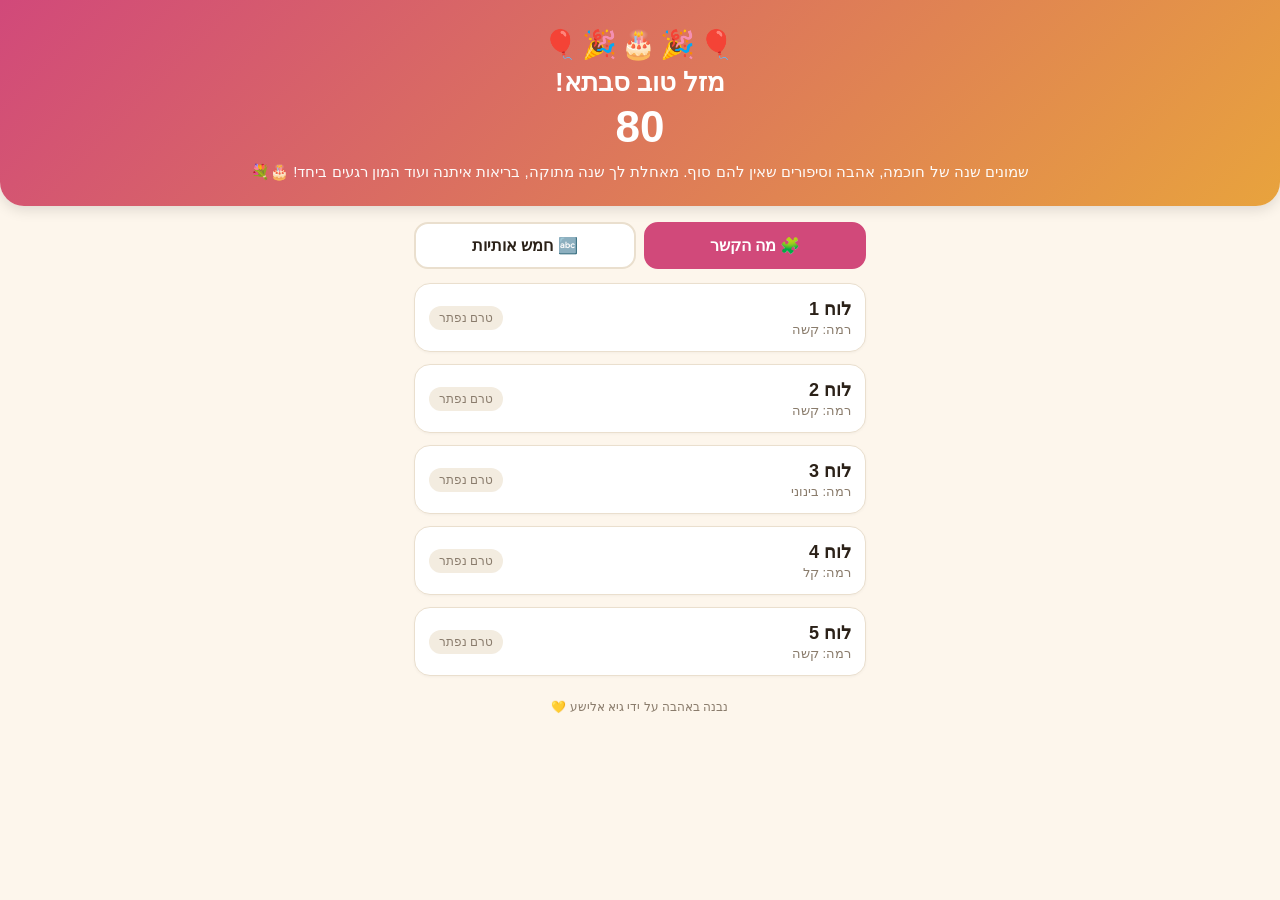
==== savta/index.html @ 9e90d19e "Add files via upload" ====
<!DOCTYPE html>
<html lang="he" dir="rtl">
<head>
  <meta charset="UTF-8" />
  <meta name="viewport" content="width=device-width, initial-scale=1, maximum-scale=1, user-scalable=no" />
  <title>מזל טוב לסבתא! 🎉</title>
  <link rel="stylesheet" href="../shared/styles.css" />
</head>
<body>
  <div class="hero">
    <div class="balloons">🎈🎉🎂🎉🎈</div>
    <h1>מזל טוב <span id="hero-name"></span>!</h1>
    <div class="age"><span id="hero-age"></span></div>
    <div class="msg" id="hero-msg"></div>
  </div>

  <div class="tabbar">
    <button class="tabbtn active" data-tab="connections">🧩 מה הקשר</button>
    <button class="tabbtn" data-tab="wordle">🔤 חמש אותיות</button>
  </div>

  <div class="wrap">
    <div class="tabpanel active" id="panel-connections">
      <div id="connections-list-view">
        <div id="connections-list"></div>
      </div>
      <div id="connections-board-view" style="display:none"></div>
    </div>

    <div class="tabpanel" id="panel-wordle">
      <div id="wordle-list-view">
        <div id="wordle-list"></div>
      </div>
      <div id="wordle-board-view" style="display:none"></div>
    </div>

    <footer class="credit">נבנה באהבה על ידי גיא אלישע 💛</footer>
  </div>

  <script src="data.js"></script>
  <script src="../shared/app.js"></script>
</body>
</html>
---- shared/styles.css ----
:root {
  --bg: #fdf6ec;
  --card: #ffffff;
  --ink: #2b2118;
  --muted: #8a7c6c;
  --accent: #d1497a;
  --accent-2: #e8a33d;
  --border: #eadfce;
  --green: #4caf6d;
  --green-ink: #ffffff;
  --yellow: #e8c547;
  --yellow-ink: #3a2e08;
  --orange: #ef8c3c;
  --orange-ink: #ffffff;
  --red: #e35b5b;
  --red-ink: #ffffff;
  --tile-empty: #f3ece0;
  --tile-border: #d8cbb4;
  --key-bg: #e9dfcd;
  --key-ink: #2b2118;
}

* { box-sizing: border-box; }

html, body {
  margin: 0;
  padding: 0;
  background: var(--bg);
  color: var(--ink);
  font-family: "Segoe UI", "Arial Hebrew", Arial, sans-serif;
  -webkit-tap-highlight-color: transparent;
}

body {
  min-height: 100vh;
  padding-bottom: 40px;
}

.wrap {
  max-width: 480px;
  margin: 0 auto;
  padding: 0 14px;
}

/* Hero */
.hero {
  background: linear-gradient(135deg, var(--accent), var(--accent-2));
  color: #fff;
  padding: 28px 18px 22px;
  border-radius: 0 0 24px 24px;
  text-align: center;
  box-shadow: 0 4px 14px rgba(0,0,0,0.12);
}

.hero .balloons { font-size: 28px; margin-bottom: 6px; letter-spacing: 4px; }
.hero h1 { margin: 0 0 4px; font-size: 26px; }
.hero .age { font-size: 44px; font-weight: 800; margin: 4px 0; }
.hero .msg { font-size: 15px; line-height: 1.6; opacity: 0.97; margin-top: 8px; }

/* Tabs */
.tabbar {
  display: flex;
  gap: 8px;
  margin: 16px auto 0;
  max-width: 480px;
  padding: 0 14px;
}

.tabbtn {
  flex: 1;
  padding: 12px 8px;
  border-radius: 14px;
  border: 2px solid var(--border);
  background: var(--card);
  color: var(--ink);
  font-size: 16px;
  font-weight: 700;
  cursor: pointer;
}

.tabbtn.active {
  background: var(--accent);
  border-color: var(--accent);
  color: #fff;
}

.tabpanel { display: none; padding-top: 14px; }
.tabpanel.active { display: block; }

/* Cards / lists */
.card {
  background: var(--card);
  border: 1px solid var(--border);
  border-radius: 16px;
  padding: 14px;
  margin-bottom: 12px;
  box-shadow: 0 1px 3px rgba(0,0,0,0.04);
}

.card-list-item {
  display: flex;
  align-items: center;
  justify-content: space-between;
  gap: 10px;
  cursor: pointer;
}

.card-list-item .title { font-size: 18px; font-weight: 700; }
.card-list-item .sub { font-size: 13px; color: var(--muted); margin-top: 2px; }
.status-pill {
  font-size: 12px;
  padding: 5px 10px;
  border-radius: 999px;
  background: var(--tile-empty);
  color: var(--muted);
  white-space: nowrap;
}
.status-pill.solved { background: var(--green); color: var(--green-ink); }
.status-pill.failed { background: var(--red); color: var(--red-ink); }

.empty-note {
  text-align: center;
  color: var(--muted);
  padding: 30px 10px;
  font-size: 15px;
  line-height: 1.7;
}

/* Board header (Haaretz-style credit line) */
.board-head {
  text-align: center;
  margin-bottom: 12px;
}
.board-head .back {
  background: none;
  border: none;
  color: var(--accent);
  font-size: 15px;
  font-weight: 700;
  cursor: pointer;
  padding: 6px 0;
}
.board-head .credit { font-size: 13px; color: var(--muted); margin-top: 4px; }
.board-head .level { font-size: 14px; font-weight: 700; margin-top: 2px; }
.board-head .tries { font-size: 14px; margin-top: 6px; font-weight: 600; }

/* Connections grid */
.conn-grid {
  display: grid;
  grid-template-columns: repeat(4, 1fr);
  gap: 8px;
  margin: 14px 0;
}

.conn-tile {
  aspect-ratio: 1.15 / 1;
  display: flex;
  align-items: center;
  justify-content: center;
  text-align: center;
  padding: 4px;
  border-radius: 12px;
  border: 2px solid var(--border);
  background: var(--card);
  font-size: 13px;
  font-weight: 700;
  line-height: 1.2;
  cursor: pointer;
  user-select: none;
}

.conn-tile.selected {
  background: var(--ink);
  color: #fff;
  border-color: var(--ink);
}

.conn-tile.solved-1 { background: var(--green); color: var(--green-ink); border-color: var(--green); cursor: default; }
.conn-tile.solved-2 { background: var(--yellow); color: var(--yellow-ink); border-color: var(--yellow); cursor: default; }
.conn-tile.solved-3 { background: var(--orange); color: var(--orange-ink); border-color: var(--orange); cursor: default; }
.conn-tile.solved-4 { background: var(--red); color: var(--red-ink); border-color: var(--red); cursor: default; }

.solved-row {
  display: grid;
  grid-template-columns: repeat(4, 1fr);
  gap: 8px;
  border-radius: 12px;
  padding: 10px 6px;
  margin-bottom: 8px;
  text-align: center;
}
.solved-row .cat-title {
  grid-column: 1 / -1;
  font-size: 12px;
  font-weight: 800;
  margin-bottom: 4px;
  opacity: 0.85;
}
.solved-row.g1 { background: var(--green); color: var(--green-ink); }
.solved-row.g2 { background: var(--yellow); color: var(--yellow-ink); }
.solved-row.g3 { background: var(--orange); color: var(--orange-ink); }
.solved-row.g4 { background: var(--red); color: var(--red-ink); }
.solved-row .word { font-size: 13px; font-weight: 700; }

.msg-banner {
  text-align: center;
  font-weight: 700;
  padding: 8px;
  margin-bottom: 6px;
  min-height: 20px;
  color: var(--accent);
}

.btn-row {
  display: flex;
  gap: 8px;
  margin-top: 12px;
}

button.action {
  flex: 1;
  padding: 12px;
  border-radius: 12px;
  border: none;
  font-size: 15px;
  font-weight: 700;
  cursor: pointer;
}
.action.primary { background: var(--accent); color: #fff; }
.action.secondary { background: var(--tile-empty); color: var(--ink); }
.action.primary:disabled { opacity: 0.4; cursor: not-allowed; }

/* Wordle */
.wordle-grid {
  display: flex;
  flex-direction: column;
  gap: 6px;
  margin: 16px auto;
  max-width: 320px;
}
.wordle-row {
  display: flex;
  flex-direction: row;
  gap: 6px;
  justify-content: center;
}
.wordle-tile {
  width: 56px;
  height: 56px;
  border: 2px solid var(--tile-border);
  background: var(--tile-empty);
  border-radius: 8px;
  display: flex;
  align-items: center;
  justify-content: center;
  font-size: 26px;
  font-weight: 800;
}
.wordle-tile.filled { border-color: #b7a98a; }
.wordle-tile.correct { background: var(--green); border-color: var(--green); color: var(--green-ink); }
.wordle-tile.present { background: var(--yellow); border-color: var(--yellow); color: var(--yellow-ink); }
.wordle-tile.absent { background: #9b9b9b; border-color: #9b9b9b; color: #fff; }

.keyboard {
  display: flex;
  flex-direction: column;
  gap: 6px;
  align-items: center;
  margin-top: 16px;
}
.kb-row { display: flex; flex-direction: row-reverse; gap: 5px; }
.key {
  min-width: 30px;
  height: 44px;
  padding: 0 6px;
  border-radius: 6px;
  border: none;
  background: var(--key-bg);
  color: var(--key-ink);
  font-size: 15px;
  font-weight: 700;
  cursor: pointer;
}
.key.wide { min-width: 52px; font-size: 12px; }
.key.correct { background: var(--green); color: var(--green-ink); }
.key.present { background: var(--yellow); color: var(--yellow-ink); }
.key.absent { background: #9b9b9b; color: #fff; }

footer.credit {
  text-align: center;
  color: var(--muted);
  font-size: 12px;
  margin-top: 24px;
}
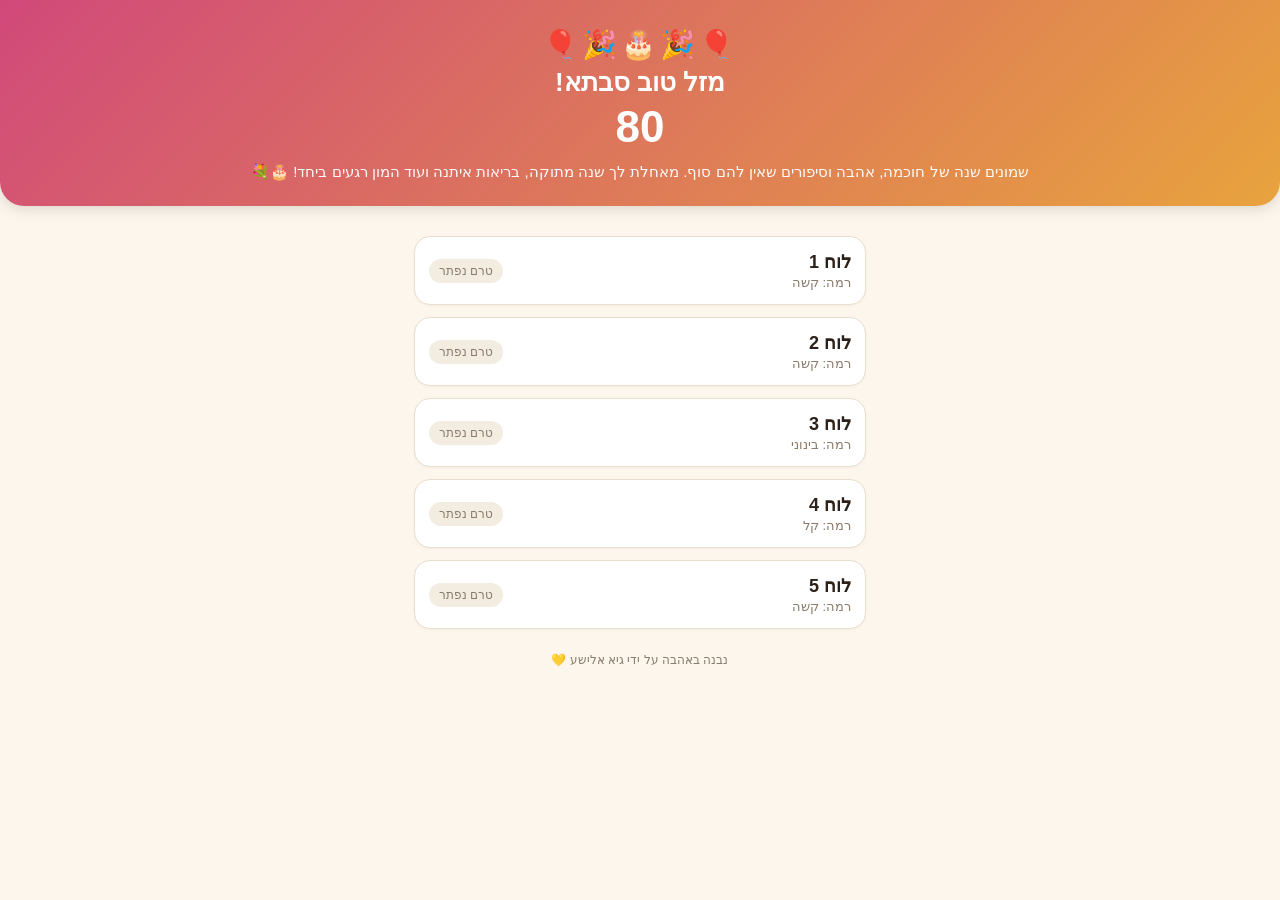
==== commit bc866eba: "Add files via upload" ====
--- a/savta/index.html
+++ b/savta/index.html
@@ -14,24 +14,12 @@
     <div class="msg" id="hero-msg"></div>
   </div>
 
-  <div class="tabbar">
-    <button class="tabbtn active" data-tab="connections">🧩 מה הקשר</button>
-    <button class="tabbtn" data-tab="wordle">🔤 חמש אותיות</button>
-  </div>
-
-  <div class="wrap">
+  <div class="wrap" style="margin-top:16px">
     <div class="tabpanel active" id="panel-connections">
       <div id="connections-list-view">
         <div id="connections-list"></div>
       </div>
       <div id="connections-board-view" style="display:none"></div>
-    </div>
-
-    <div class="tabpanel" id="panel-wordle">
-      <div id="wordle-list-view">
-        <div id="wordle-list"></div>
-      </div>
-      <div id="wordle-board-view" style="display:none"></div>
     </div>
 
     <footer class="credit">נבנה באהבה על ידי גיא אלישע 💛</footer>
